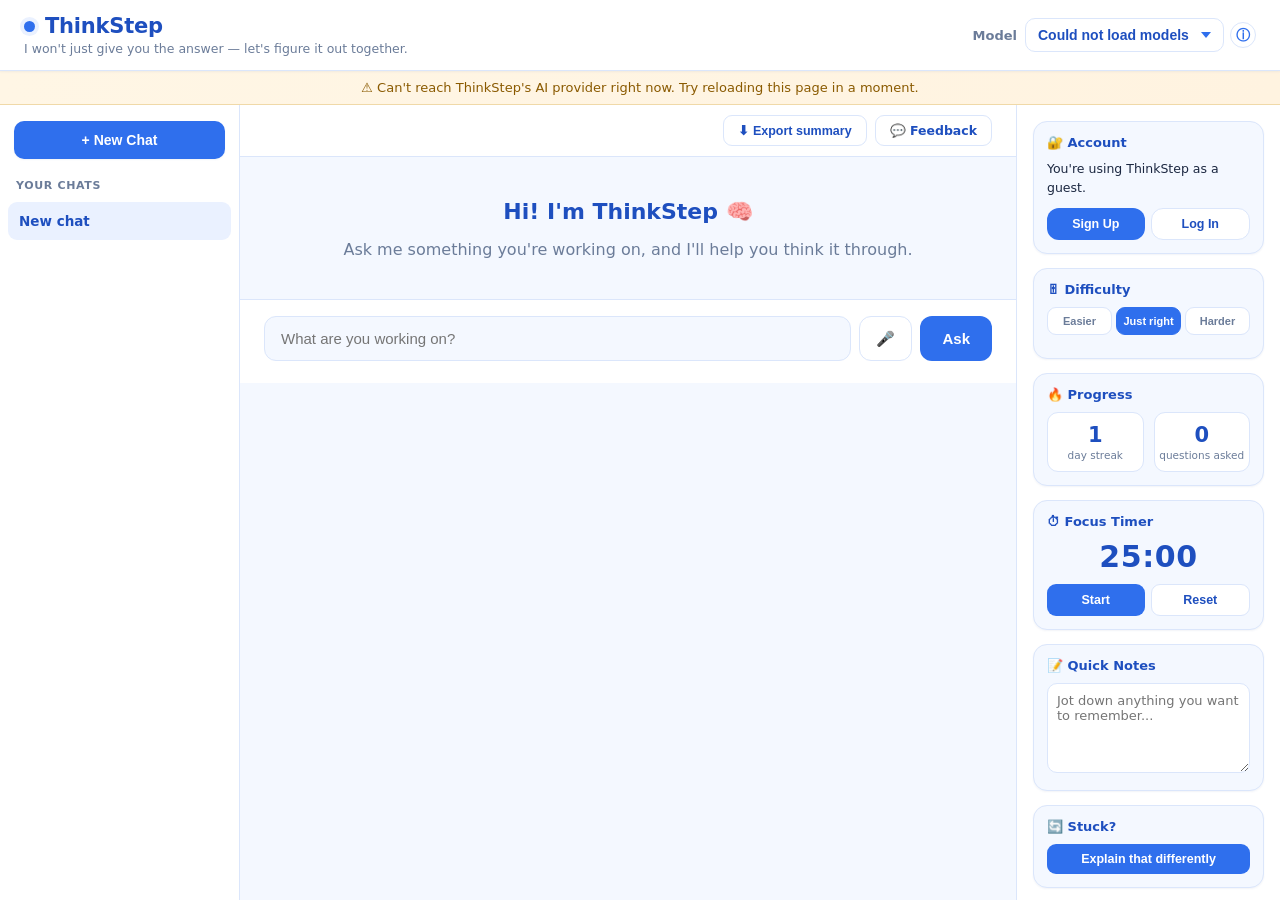
==== index.html @ 07239698 "Add files via upload" ====
<!DOCTYPE html>
<html lang="en">
<head>
<meta charset="UTF-8">
<meta name="viewport" content="width=device-width, initial-scale=1.0, maximum-scale=1, viewport-fit=cover">
<title>ThinkStep — Learn, don't just get answers</title>
<link rel="icon" type="image/svg+xml" href="/static/favicon.svg">
<link rel="icon" type="image/png" href="/static/favicon.png">
<link rel="apple-touch-icon" href="/static/apple-touch-icon.png">
<style>
  :root {
    --bg: #f4f8ff;
    --card: #ffffff;
    --primary: #2f6fed;
    --primary-dark: #1e4fbf;
    --primary-light: #eaf1ff;
    --accent: #7fb2ff;
    --text: #1b2740;
    --muted: #6b7c99;
    --border: #dbe6fb;
    --bubble-user: #2f6fed;
    --bubble-user-text: #ffffff;
    --bubble-ai: #eef4ff;
    --radius: 16px;
    --shadow-sm: 0 1px 2px rgba(30, 60, 130, 0.06);
    --shadow-md: 0 4px 16px rgba(30, 60, 130, 0.08);
    --ease: cubic-bezier(.4,0,.2,1);
  }
  * { box-sizing: border-box; }
  html { scrollbar-width: thin; scrollbar-color: var(--accent) transparent; }
  ::-webkit-scrollbar { width: 8px; height: 8px; }
  ::-webkit-scrollbar-track { background: transparent; }
  ::-webkit-scrollbar-thumb { background: #c3d7fb; border-radius: 8px; }
  ::-webkit-scrollbar-thumb:hover { background: var(--accent); }

  body {
    margin: 0;
    font-family: 'Segoe UI', system-ui, sans-serif;
    background: var(--bg);
    color: var(--text);
    height: 100vh;
    overflow: hidden;
    -webkit-font-smoothing: antialiased;
  }
  .app {
    display: grid;
    grid-template-columns: 240px 1fr 264px;
    grid-template-rows: auto auto 1fr;
    height: 100vh;
  }
  header {
    grid-column: 1 / 4;
    padding: 14px 24px;
    display: flex;
    align-items: center;
    justify-content: space-between;
    border-bottom: 1px solid var(--border);
    background: var(--card);
    box-shadow: var(--shadow-sm);
    position: relative;
    z-index: 2;
  }
  .brand {
    display: flex;
    align-items: center;
    gap: 10px;
    font-weight: 800;
    font-size: 21px;
    color: var(--primary-dark);
    letter-spacing: -0.01em;
  }
  .brand span.dot {
    width: 11px;
    height: 11px;
    border-radius: 50%;
    background: var(--primary);
    display: inline-block;
    box-shadow: 0 0 0 4px var(--primary-light);
  }
  .tagline {
    font-size: 12.5px;
    color: var(--muted);
    margin-top: 3px;
  }
  .model-picker {
    display: flex;
    align-items: center;
    gap: 8px;
  }
  .model-picker label {
    font-size: 13px;
    color: var(--muted);
    font-weight: 600;
  }
  select#model {
    padding: 8px 34px 8px 12px;
    border-radius: 10px;
    border: 1px solid var(--border);
    background: var(--card) url('data:image/svg+xml;utf8,<svg xmlns="http://www.w3.org/2000/svg" width="10" height="6"><path d="M0 0l5 6 5-6z" fill="%232f6fed"/></svg>') no-repeat right 12px center;
    appearance: none;
    -webkit-appearance: none;
    font-size: 14px;
    font-weight: 600;
    color: var(--primary-dark);
    cursor: pointer;
    transition: border-color .15s var(--ease), box-shadow .15s var(--ease);
  }
  select#model:hover { border-color: var(--accent); }
  select#model:focus { outline: none; box-shadow: 0 0 0 3px var(--primary-light); border-color: var(--primary); }

  .model-select-wrap {
    position: relative;
    display: flex;
    align-items: center;
    gap: 6px;
  }
  #modelInfoBtn {
    width: 26px;
    height: 26px;
    padding: 0;
    border-radius: 50%;
    border: 1px solid var(--border);
    background: white;
    color: var(--primary);
    font-size: 14px;
    font-weight: 700;
    line-height: 1;
    cursor: pointer;
    flex-shrink: 0;
    transition: background .12s var(--ease), border-color .12s var(--ease);
  }
  #modelInfoBtn:hover { background: var(--primary-light); border-color: var(--accent); }
  .model-popover {
    display: none;
    position: absolute;
    top: calc(100% + 8px);
    right: 0;
    width: 260px;
    background: white;
    border: 1px solid var(--border);
    border-radius: 12px;
    box-shadow: var(--shadow-md);
    padding: 12px 14px;
    font-size: 12.5px;
    line-height: 1.5;
    color: var(--text);
    z-index: 50;
  }
  .model-popover.open { display: block; animation: msgIn .15s var(--ease); }
  .model-popover .mp-name {
    font-weight: 700;
    color: var(--primary-dark);
    font-size: 13px;
    margin-bottom: 4px;
  }
  .model-popover .mp-usage {
    margin-top: 8px;
    padding-top: 8px;
    border-top: 1px dashed var(--border);
    font-size: 11.5px;
    font-weight: 600;
    color: var(--primary-dark);
  }
  .model-popover .mp-usage.low { color: #b3540c; }

  /* CONNECTION BANNER */
  #connBanner {
    display: none;
    grid-column: 1 / 4;
    background: linear-gradient(90deg, #fff6e5, #fff3e0);
    color: #8a5a00;
    border-bottom: 1px solid #f0d9a8;
    padding: 9px 24px;
    font-size: 13px;
    text-align: center;
  }
  #connBanner.show { display: block; animation: slideDown .2s var(--ease); }
  #connBanner code {
    background: rgba(0,0,0,0.06);
    padding: 1px 6px;
    border-radius: 5px;
  }

  /* SEASONAL BANNER (summer / back-to-school) */
  #seasonalBanner {
    display: none;
    grid-column: 1 / 4;
    align-items: center;
    justify-content: center;
    gap: 10px;
    padding: 10px 24px;
    font-size: 13.5px;
    font-weight: 600;
    text-align: center;
  }
  #seasonalBanner.show { display: flex; animation: slideDown .2s var(--ease); }
  #seasonalBanner.summer {
    background: linear-gradient(90deg, #fff8e1, #fff3d6);
    color: #8a6300;
    border-bottom: 1px solid #f5deA0;
  }
  #seasonalBanner.backtoschool {
    background: linear-gradient(90deg, #eaf1ff, #e3edff);
    color: var(--primary-dark);
    border-bottom: 1px solid var(--border);
  }
  #seasonalBanner .close-banner {
    background: none;
    border: none;
    font-size: 15px;
    cursor: pointer;
    color: inherit;
    opacity: .6;
    padding: 0 2px;
  }
  #seasonalBanner .close-banner:hover { opacity: 1; }
  @keyframes slideDown {
    from { opacity: 0; transform: translateY(-6px); }
    to { opacity: 1; transform: translateY(0); }
  }

  /* LEFT SIDEBAR */
  .sidebar-left {
    border-right: 1px solid var(--border);
    background: var(--card);
    display: flex;
    flex-direction: column;
    overflow-y: auto;
  }
  .sidebar-left .section-title {
    padding: 16px 16px 6px;
    font-size: 11px;
    letter-spacing: .06em;
    text-transform: uppercase;
    color: var(--muted);
    font-weight: 700;
  }
  #newChatBtn {
    margin: 16px 14px 4px;
    padding: 11px;
    background: var(--primary);
    color: white;
    border: none;
    border-radius: 10px;
    font-weight: 700;
    font-size: 14px;
    cursor: pointer;
    box-shadow: var(--shadow-sm);
    transition: background .15s var(--ease), transform .1s var(--ease), box-shadow .15s var(--ease);
  }
  #newChatBtn:hover { background: var(--primary-dark); box-shadow: var(--shadow-md); transform: translateY(-1px); }
  #newChatBtn:active { transform: translateY(0); }
  #chatList {
    list-style: none;
    margin: 0;
    padding: 4px 8px 12px;
    flex: 1;
  }
  #chatList li {
    display: flex;
    align-items: center;
    justify-content: space-between;
    gap: 6px;
    padding: 10px 11px;
    border-radius: 9px;
    cursor: pointer;
    font-size: 13.5px;
    color: var(--text);
    margin-bottom: 2px;
    transition: background .12s var(--ease);
  }
  #chatList li:hover { background: var(--primary-light); }
  #chatList li.active { background: var(--primary-light); font-weight: 700; color: var(--primary-dark); }
  #chatList li .title {
    overflow: hidden;
    text-overflow: ellipsis;
    white-space: nowrap;
    flex: 1;
  }
  #chatList li .del {
    opacity: 0;
    color: var(--muted);
    font-size: 15px;
    padding: 0 4px;
    transition: opacity .12s var(--ease), color .12s var(--ease);
  }
  #chatList li:hover .del { opacity: 1; }
  #chatList li .del:hover { color: #d64545; }
  /* On any touch device (phones AND tablets — not just narrow screens),
     there's no hover, so the delete button would otherwise be invisible
     and untappable. Show it always when the device has no real hover. */
  @media (hover: none) {
    #chatList li .del { opacity: 1; }
  }

  /* MAIN CHAT */
  .chat-area {
    display: flex;
    flex-direction: column;
    height: 100%;
    overflow: hidden;
    background: var(--bg);
  }
  .chat-toolbar {
    display: flex;
    justify-content: flex-end;
    gap: 8px;
    padding: 10px 24px;
    border-bottom: 1px solid var(--border);
    background: var(--card);
  }
  #feedbackLink {
    padding: 7px 14px;
    font-size: 12.5px;
    background: white;
    color: var(--primary-dark);
    border: 1px solid var(--border);
    border-radius: 9px;
    font-weight: 600;
    transition: background .15s var(--ease);
  }
  #feedbackLink:hover { background: var(--primary-light); }
  #exportBtn {
    padding: 7px 14px;
    font-size: 12.5px;
    background: white;
    color: var(--primary-dark);
    border: 1px solid var(--border);
    border-radius: 9px;
    font-weight: 600;
    transition: background .12s var(--ease), border-color .12s var(--ease);
  }
  #exportBtn:hover { background: var(--primary-light); border-color: var(--accent); }

  main {
    overflow-y: auto;
    padding: 24px;
    display: flex;
    flex-direction: column;
    gap: 14px;
  }
  .msg {
    max-width: 75%;
    padding: 12px 16px;
    border-radius: var(--radius);
    line-height: 1.55;
    font-size: 15px;
    white-space: pre-wrap;
    box-shadow: var(--shadow-sm);
    animation: msgIn .18s var(--ease);
  }
  @keyframes msgIn {
    from { opacity: 0; transform: translateY(6px); }
    to { opacity: 1; transform: translateY(0); }
  }
  .msg.user {
    align-self: flex-end;
    background: var(--bubble-user);
    color: var(--bubble-user-text);
    border-bottom-right-radius: 4px;
  }
  .msg.ai {
    align-self: flex-start;
    background: var(--bubble-ai);
    border: 1px solid var(--border);
    border-bottom-left-radius: 4px;
  }
  .msg.ai::before {
    content: "🧠 ThinkStep";
    display: block;
    font-size: 11px;
    font-weight: 700;
    color: var(--primary-dark);
    margin-bottom: 4px;
  }
  .typing-dots {
    display: inline-flex;
    gap: 4px;
    align-items: center;
    padding: 2px 0;
  }
  .typing-dots span {
    width: 7px;
    height: 7px;
    border-radius: 50%;
    background: var(--muted);
    animation: typingBounce 1.1s infinite ease-in-out;
  }
  .typing-dots span:nth-child(2) { animation-delay: .15s; }
  .typing-dots span:nth-child(3) { animation-delay: .3s; }
  @keyframes typingBounce {
    0%, 60%, 100% { transform: translateY(0); opacity: .5; }
    30% { transform: translateY(-4px); opacity: 1; }
  }
  .typing-note {
    display: block;
    font-size: 11px;
    color: var(--muted);
    margin-top: 6px;
  }
  footer {
    padding: 16px 24px 22px;
    background: var(--card);
    border-top: 1px solid var(--border);
  }
  #form {
    display: flex;
    gap: 8px;
  }
  input#prompt {
    flex: 1;
    padding: 13px 16px;
    border-radius: 12px;
    border: 1px solid var(--border);
    font-size: 15px;
    outline: none;
    background: var(--bg);
    transition: border-color .15s var(--ease), background .15s var(--ease), box-shadow .15s var(--ease);
  }
  input#prompt:focus { border-color: var(--primary); background: white; box-shadow: 0 0 0 3px var(--primary-light); }
  button {
    padding: 0 22px;
    border: none;
    border-radius: 12px;
    background: var(--primary);
    color: white;
    font-size: 15px;
    font-weight: 700;
    cursor: pointer;
    transition: background .15s var(--ease), transform .1s var(--ease), box-shadow .15s var(--ease);
    touch-action: manipulation;
    -webkit-tap-highlight-color: transparent;
  }
  button:hover { background: var(--primary-dark); box-shadow: var(--shadow-md); }
  button:active { transform: translateY(1px); }
  button:disabled { background: #b9c8e6; cursor: not-allowed; box-shadow: none; transform: none; }
  .empty-state {
    margin: auto;
    text-align: center;
    color: var(--muted);
    animation: msgIn .25s var(--ease);
  }
  .empty-state h2 { color: var(--primary-dark); margin-bottom: 6px; font-size: 22px; }

  /* MIC BUTTON */
  #micBtn {
    padding: 0 16px;
    background: white;
    color: var(--primary-dark);
    border: 1px solid var(--border);
  }
  #micBtn:hover { background: var(--primary-light); }
  #micBtn.recording {
    background: #d64545;
    color: white;
    border-color: #d64545;
    animation: pulse 1.1s infinite;
  }
  @keyframes pulse {
    0%, 100% { box-shadow: 0 0 0 0 rgba(214,69,69,.4); }
    50% { box-shadow: 0 0 0 6px rgba(214,69,69,0); }
  }
  #micBtn:disabled { opacity: .4; cursor: not-allowed; }

  /* RIGHT SIDEBAR */
  .sidebar-right {
    border-left: 1px solid var(--border);
    background: var(--card);
    overflow-y: auto;
    padding: 16px;
  }
  .tool-card {
    background: var(--bg);
    border: 1px solid var(--border);
    border-radius: 14px;
    padding: 13px;
    margin-bottom: 14px;
    box-shadow: var(--shadow-sm);
    transition: box-shadow .15s var(--ease);
  }
  .tool-card:hover { box-shadow: var(--shadow-md); }
  .tool-card h3 {
    margin: 0 0 10px;
    font-size: 13px;
    color: var(--primary-dark);
    display: flex;
    align-items: center;
    gap: 6px;
  }
  .timer-display {
    font-size: 30px;
    font-weight: 800;
    text-align: center;
    color: var(--primary-dark);
    margin: 4px 0 10px;
    letter-spacing: .02em;
    font-variant-numeric: tabular-nums;
  }
  .timer-controls {
    display: flex;
    gap: 6px;
  }
  .feedback-card { background: linear-gradient(160deg, var(--primary-light), var(--card)); }
  .feedback-card-text {
    font-size: 12px;
    color: var(--muted);
    line-height: 1.5;
    margin: 0 0 10px;
  }
  .feedback-card-btn {
    display: block;
    text-align: center;
    text-decoration: none;
    box-shadow: var(--shadow-sm);
    transition: background .15s var(--ease), transform .1s var(--ease);
  }
  .feedback-card-btn:hover { background: var(--primary-dark); transform: translateY(-1px); }

  .timer-controls button, .tool-card .small-btn {
    flex: 1;
    padding: 8px;
    font-size: 12.5px;
    border-radius: 9px;
    background: var(--primary);
    color: white;
    border: none;
    cursor: pointer;
    font-weight: 600;
  }
  .timer-controls button.secondary {
    background: white;
    color: var(--primary-dark);
    border: 1px solid var(--border);
  }
  textarea#notes {
    width: 100%;
    min-height: 90px;
    border-radius: 10px;
    border: 1px solid var(--border);
    padding: 9px;
    font-size: 13px;
    font-family: inherit;
    resize: vertical;
    background: white;
    transition: border-color .15s var(--ease), box-shadow .15s var(--ease);
  }
  textarea#notes:focus { outline: none; border-color: var(--primary); box-shadow: 0 0 0 3px var(--primary-light); }
  .formula-subject {
    font-size: 12px;
    font-weight: 700;
    color: var(--primary-dark);
    margin: 10px 0 4px;
  }
  .formula-subject:first-child { margin-top: 0; }
  .formula-hint {
    font-size: 11px;
    color: var(--muted);
    margin-bottom: 8px;
    line-height: 1.4;
  }
  .formula-list {
    margin: 0;
    padding-left: 16px;
    font-size: 12.5px;
    color: var(--text);
    line-height: 1.65;
  }
  #explainBtn {
    width: 100%;
  }

  /* DIFFICULTY TOGGLE */
  .difficulty-row {
    display: flex;
    gap: 4px;
    margin-bottom: 10px;
  }
  .difficulty-row button {
    flex: 1;
    padding: 7px 4px;
    font-size: 11px;
    border-radius: 9px;
    background: white;
    color: var(--muted);
    border: 1px solid var(--border);
    cursor: pointer;
    font-weight: 600;
  }
  .difficulty-row button.active {
    background: var(--primary);
    color: white;
    border-color: var(--primary);
  }

  /* ACCOUNT CARD */
  .account-status {
    font-size: 12.5px;
    color: var(--text);
    line-height: 1.5;
    margin-bottom: 10px;
  }
  .account-status strong { color: var(--primary-dark); }
  .account-status .guest-bar {
    height: 6px;
    border-radius: 4px;
    background: var(--border);
    margin-top: 8px;
    overflow: hidden;
  }
  .account-status .guest-bar-fill {
    height: 100%;
    background: var(--primary);
    border-radius: 4px;
    transition: width .2s var(--ease);
  }
  .account-status .guest-bar-fill.low { background: #d64545; }
  .account-buttons {
    display: flex;
    gap: 6px;
  }
  .account-buttons button {
    flex: 1;
    padding: 8px;
    font-size: 12.5px;
  }
  .account-buttons button.secondary {
    background: white;
    color: var(--primary-dark);
    border: 1px solid var(--border);
  }

  /* ACCOUNT MODAL */
  #accountOverlay {
    display: none;
    position: fixed;
    inset: 0;
    background: rgba(20, 30, 60, 0.45);
    z-index: 100;
    align-items: center;
    justify-content: center;
    padding: 16px;
  }
  #accountOverlay.open { display: flex; }
  #forgotPasswordOverlay {
    display: none;
    position: fixed;
    inset: 0;
    background: rgba(20, 30, 60, 0.45);
    z-index: 101;
    align-items: center;
    justify-content: center;
    padding: 16px;
  }
  #forgotPasswordOverlay.open { display: flex; }
  .link-btn {
    background: none;
    border: none;
    color: var(--primary);
    font-weight: 700;
    cursor: pointer;
    padding: 0;
    font-size: 12px;
  }
  .account-modal {
    background: white;
    border-radius: 18px;
    padding: 26px;
    width: 100%;
    max-width: 360px;
    box-shadow: var(--shadow-md);
    animation: msgIn .18s var(--ease);
  }
  .account-modal h2 {
    margin: 0 0 4px;
    font-size: 19px;
    color: var(--primary-dark);
  }
  .account-modal .sub {
    font-size: 12.5px;
    color: var(--muted);
    margin-bottom: 18px;
  }
  .account-modal label {
    display: block;
    font-size: 12px;
    font-weight: 700;
    color: var(--text);
    margin-bottom: 4px;
    margin-top: 12px;
  }
  .account-modal input, .account-modal select {
    width: 100%;
    padding: 10px 12px;
    border-radius: 10px;
    border: 1px solid var(--border);
    font-size: 14px;
    font-family: inherit;
    background: white;
    color: var(--text);
  }
  .account-modal input:focus, .account-modal select:focus { outline: none; border-color: var(--primary); box-shadow: 0 0 0 3px var(--primary-light); }
  .account-modal .remember-row {
    display: flex;
    align-items: center;
    gap: 8px;
    font-size: 13px;
    font-weight: 600;
    color: var(--text);
    margin-top: 14px;
    cursor: pointer;
  }
  .account-modal .remember-row input {
    width: auto;
    margin: 0;
    cursor: pointer;
  }
  .account-modal .field-hint {
    font-size: 11.5px;
    color: var(--muted);
    margin-top: 6px;
    line-height: 1.4;
  }
  #ageFieldWrap { margin-top: 14px; }
  .account-modal .error-msg {
    display: none;
    background: #fff0ef;
    color: #a5321f;
    border: 1px solid #f3c6c1;
    border-radius: 8px;
    padding: 8px 10px;
    font-size: 12.5px;
    margin-top: 14px;
  }
  .account-modal .error-msg.show { display: block; }
  .account-modal .submit-btn {
    width: 100%;
    margin-top: 18px;
    padding: 12px;
  }
  .account-modal .switch-mode {
    text-align: center;
    margin-top: 14px;
    font-size: 12.5px;
    color: var(--muted);
  }
  .account-modal .switch-mode button {
    background: none;
    border: none;
    color: var(--primary);
    font-weight: 700;
    cursor: pointer;
    padding: 0;
    font-size: 12.5px;
  }
  .account-modal .close-btn {
    float: right;
    background: none;
    border: none;
    color: var(--muted);
    font-size: 18px;
    cursor: pointer;
    padding: 0;
    line-height: 1;
  }

  /* STREAK / PROGRESS */
  .streak-stats {
    display: flex;
    gap: 10px;
  }
  .streak-stat {
    flex: 1;
    text-align: center;
    background: white;
    border: 1px solid var(--border);
    border-radius: 11px;
    padding: 10px 4px;
  }
  .streak-stat .num {
    font-size: 21px;
    font-weight: 800;
    color: var(--primary-dark);
  }
  .streak-stat .label {
    font-size: 10.5px;
    color: var(--muted);
    margin-top: 2px;
  }

  /* MOBILE / TABLET NAV TOGGLES (hidden on desktop) */
  .nav-toggle {
    display: none;
    padding: 0 12px;
    background: white;
    color: var(--primary-dark);
    border: 1px solid var(--border);
    font-size: 18px;
    line-height: 1;
    border-radius: 10px;
  }
  .header-left {
    display: flex;
    align-items: center;
    gap: 10px;
    min-width: 0;
  }
  #overlay {
    display: none;
    position: fixed;
    inset: 0;
    background: rgba(20, 30, 60, 0.35);
    z-index: 30;
  }
  #overlay.show { display: block; }

  /* ===== TABLET (<= 1000px): right sidebar becomes a drawer ===== */
  @media (max-width: 1000px) {
    .app {
      grid-template-columns: 240px 1fr;
    }
    .sidebar-right {
      position: fixed;
      top: 0;
      right: 0;
      bottom: 0;
      width: 280px;
      max-width: 85vw;
      z-index: 40;
      transform: translateX(100%);
      transition: transform .22s var(--ease);
      box-shadow: -6px 0 24px rgba(20,30,60,0.15);
    }
    .sidebar-right.open { transform: translateX(0); }
    #toolsToggle { display: inline-flex; align-items: center; justify-content: center; }
  }

  /* ===== MOBILE (<= 680px): both sidebars become drawers, stacked layout ===== */
  @media (max-width: 680px) {
    .app {
      grid-template-columns: 1fr;
    }
    .sidebar-left {
      position: fixed;
      top: 0;
      left: 0;
      bottom: 0;
      width: 260px;
      max-width: 85vw;
      z-index: 40;
      transform: translateX(-100%);
      transition: transform .22s var(--ease);
      box-shadow: 6px 0 24px rgba(20,30,60,0.15);
      padding-top: env(safe-area-inset-top);
      -webkit-overflow-scrolling: touch;
    }
    .sidebar-left.open { transform: translateX(0); }
    #menuToggle { display: inline-flex; align-items: center; justify-content: center; }

    body.drawer-open { overflow: hidden; }

    header {
      padding: 10px 12px;
      padding-top: calc(10px + env(safe-area-inset-top));
      min-height: 52px;
    }
    .header-left { gap: 6px; }
    .brand { font-size: 17px; }
    .brand span.dot { width: 9px; height: 9px; box-shadow: 0 0 0 3px var(--primary-light); }
    .tagline { display: none; }
    .model-picker { gap: 6px; }
    .model-picker label { display: none; }
    select#model { font-size: 13px; padding: 9px 28px 9px 10px; max-width: 34vw; min-height: 40px; }

    .nav-toggle { min-width: 42px; min-height: 42px; font-size: 19px; }

    .chat-toolbar { padding: 8px 14px; }
    #exportBtn { min-height: 38px; }

    main { padding: 14px; gap: 10px; -webkit-overflow-scrolling: touch; }
    .msg { max-width: 90%; font-size: 15px; padding: 11px 14px; }
    .empty-state h2 { font-size: 19px; }
    .empty-state p { font-size: 14px; }

    footer {
      padding: 10px 12px calc(12px + env(safe-area-inset-bottom));
      position: sticky;
      bottom: 0;
    }
    input#prompt { font-size: 16px; padding: 13px 14px; min-height: 46px; } /* 16px avoids iOS zoom */
    button { padding: 0 16px; min-height: 46px; }
    #send { min-width: 64px; }
    #micBtn { padding: 0; min-width: 46px; }

    /* Right sidebar drawer: bigger touch targets everywhere inside */
    .sidebar-right {
      padding-top: calc(16px + env(safe-area-inset-top));
      padding-bottom: calc(16px + env(safe-area-inset-bottom));
      -webkit-overflow-scrolling: touch;
    }
    .tool-card { padding: 14px; }
    .account-modal select, .account-modal input { min-height: 40px; font-size: 15px; }
    .difficulty-row button { min-height: 38px; font-size: 12px; }
    .timer-controls button { min-height: 40px; }
    #chatList li { padding: 12px 12px; font-size: 14.5px; }
    #chatList li .del { opacity: 1; padding: 4px 6px; font-size: 17px; }
    #newChatBtn { min-height: 46px; font-size: 15px; }
  }
</style>
</head>
<body>

<div class="app">
  <header>
    <div class="header-left">
      <button type="button" id="menuToggle" class="nav-toggle" title="Chats">☰</button>
      <div>
        <a href="/" class="brand" style="text-decoration:none;"><span class="dot"></span>ThinkStep</a>
        <div class="tagline">I won't just give you the answer — let's figure it out together.</div>
      </div>
    </div>
    <div class="model-picker">
      <label for="model">Model</label>
      <div class="model-select-wrap">
        <select id="model"></select>
        <button type="button" id="modelInfoBtn" title="What is this model?">ⓘ</button>
        <div id="modelPopover" class="model-popover"></div>
      </div>
      <button type="button" id="toolsToggle" class="nav-toggle" title="Tools">🛠</button>
    </div>
  </header>

  <div id="connBanner">⚠️ Can't reach ThinkStep's AI provider right now. Try reloading this page in a moment.</div>

  <div id="seasonalBanner">
    <span id="seasonalBannerText"></span>
    <button type="button" class="close-banner" id="seasonalBannerClose" title="Dismiss">✕</button>
  </div>

  <div id="overlay"></div>

  <div class="sidebar-left">
    <button id="newChatBtn">+ New Chat</button>
    <div class="section-title">Your Chats</div>
    <ul id="chatList"></ul>
  </div>

  <div class="chat-area">
    <div class="chat-toolbar">
      <button type="button" id="exportBtn">⬇ Export summary</button>
      <a href="/feedback" id="feedbackLink" style="text-decoration:none; display:inline-flex; align-items:center;">💬 Feedback</a>
    </div>
    <main id="chat">
      <div class="empty-state" id="empty">
        <h2>Hi! I'm ThinkStep 🧠</h2>
        <p>Ask me something you're working on, and I'll help you think it through.</p>
      </div>
    </main>
    <footer>
      <form id="form">
        <input id="prompt" type="text" placeholder="What are you working on?" autocomplete="off" />
        <button type="button" id="micBtn" title="Speak your question">🎤</button>
        <button type="submit" id="send">Ask</button>
      </form>
    </footer>
  </div>

  <div class="sidebar-right">
    <div class="tool-card">
      <h3>🔐 Account</h3>
      <div class="account-status" id="accountStatus">Loading…</div>
      <div class="account-buttons" id="accountButtons">
        <button type="button" id="signupBtn">Sign Up</button>
        <button type="button" id="loginBtn" class="secondary">Log In</button>
      </div>
    </div>

    <div class="tool-card">
      <h3>🎚 Difficulty</h3>
      <div class="difficulty-row">
        <button type="button" class="diff-btn" data-val="easier">Easier</button>
        <button type="button" class="diff-btn active" data-val="">Just right</button>
        <button type="button" class="diff-btn" data-val="harder">Harder</button>
      </div>
    </div>

    <div class="tool-card">
      <h3>🔥 Progress</h3>
      <div class="streak-stats">
        <div class="streak-stat"><div class="num" id="streakNum">0</div><div class="label">day streak</div></div>
        <div class="streak-stat"><div class="num" id="problemsNum">0</div><div class="label">questions asked</div></div>
      </div>
    </div>


    <div class="tool-card">
      <h3>⏱ Focus Timer</h3>
      <div class="timer-display" id="timerDisplay">25:00</div>
      <div class="timer-controls">
        <button id="timerStart">Start</button>
        <button id="timerReset" class="secondary">Reset</button>
      </div>
    </div>

    <div class="tool-card">
      <h3>📝 Quick Notes</h3>
      <textarea id="notes" placeholder="Jot down anything you want to remember..."></textarea>
    </div>

    <div class="tool-card">
      <h3>🔄 Stuck?</h3>
      <button id="explainBtn" class="small-btn">Explain that differently</button>
    </div>

    <div class="tool-card">
      <h3>📐 Formula Sheet</h3>
      <div id="formulaSheet"></div>
    </div>

    <div class="tool-card feedback-card">
      <h3>⭐ Enjoying ThinkStep?</h3>
      <p class="feedback-card-text">Tell us what's working or what could be better — we read every review.</p>
      <a href="/feedback" class="small-btn feedback-card-btn">💬 Leave Feedback</a>
    </div>
  </div>
</div>

<div id="accountOverlay">
  <div class="account-modal">
    <button type="button" class="close-btn" id="accountModalClose">✕</button>
    <h2 id="accountModalTitle">Sign Up</h2>
    <div class="sub" id="accountModalSub">Just a name, grade, and password — free, and takes a minute.</div>
    <form id="accountForm">
      <label for="accName">Your name</label>
      <input id="accName" type="text" autocomplete="name" required />
      <div id="gradeFieldWrap">
        <label for="accGrade">Grade</label>
        <select id="accGrade">
          <option value="">Select grade</option>
        </select>
      </div>
      <label for="accPassword">Password</label>
      <input id="accPassword" type="password" autocomplete="new-password" required />
      <div id="forgotPasswordRow" style="display:none; margin: -6px 0 10px;">
        <button type="button" id="forgotPasswordLink" class="link-btn">Forgot password?</button>
      </div>
      <div id="ageFieldWrap">
        <label class="remember-row"><input type="checkbox" id="accIs13" /> I am 13 years old or older</label>
      </div>
      <div id="parentEmailWrap" style="display:none;">
        <label for="accParentEmail">Parent or guardian's email</label>
        <input id="accParentEmail" type="email" autocomplete="off" />
        <div class="field-hint">We'll email them to approve this account before it can be used — that's required by law for kids under 13.</div>
      </div>
      <div id="recoveryEmailWrap" style="display:none;">
        <label for="accRecoveryEmail">Recovery email (optional)</label>
        <input id="accRecoveryEmail" type="email" autocomplete="off" />
        <div class="field-hint">Only used if you ever need to reset a forgotten password. You can skip this, but without it we won't be able to help you get back in.</div>
      </div>
      <label class="remember-row"><input type="checkbox" id="accRemember" checked /> Keep me signed in</label>
      <div class="error-msg" id="accountError"></div>
      <button type="submit" class="submit-btn" id="accountSubmitBtn">Create Account</button>
    </form>
    <div class="switch-mode">
      <span id="switchModePrompt">Already have an account?</span>
      <button type="button" id="switchModeBtn">Log In</button>
    </div>
    <div style="text-align:center; margin-top:14px; font-size:11.5px; color:var(--muted);">
      <a href="/privacy" target="_blank" style="color:inherit; text-decoration:underline;">Privacy Policy</a>
      &middot; <a href="/terms" target="_blank" style="color:inherit; text-decoration:underline;">Terms of Service</a>
    </div>
  </div>
</div>

<div id="forgotPasswordOverlay">
  <div class="account-modal">
    <button type="button" class="close-btn" id="forgotPasswordClose">✕</button>
    <h2>Reset your password</h2>
    <div class="sub">Enter your account name — if it has a recovery email on file, we'll send a reset link to it.</div>
    <form id="forgotPasswordForm">
      <label for="fpName">Your name</label>
      <input id="fpName" type="text" autocomplete="name" required />
      <div class="error-msg" id="forgotPasswordError"></div>
      <div class="field-hint" id="forgotPasswordSuccess" style="display:none;"></div>
      <button type="submit" class="submit-btn" id="forgotPasswordSubmitBtn">Send reset link</button>
    </form>
  </div>
</div>

<script>
const chat = document.getElementById('chat');
const form = document.getElementById('form');
const promptEl = document.getElementById('prompt');
const sendBtn = document.getElementById('send');
const modelEl = document.getElementById('model');
const chatListEl = document.getElementById('chatList');
const newChatBtn = document.getElementById('newChatBtn');
const explainBtn = document.getElementById('explainBtn');

/* ---------- Difficulty toggle (works for guests and accounts alike) ---------- */
const DIFFICULTY_KEY = 'thinkstep_difficulty';
let currentDifficulty = localStorage.getItem(DIFFICULTY_KEY) || '';
const diffButtons = document.querySelectorAll('.diff-btn');
diffButtons.forEach(b => {
  b.classList.toggle('active', b.dataset.val === currentDifficulty);
  b.addEventListener('click', () => {
    currentDifficulty = b.dataset.val;
    diffButtons.forEach(x => x.classList.toggle('active', x === b));
    localStorage.setItem(DIFFICULTY_KEY, currentDifficulty);
  });
});

/* ---------- Grade-based formula sheet ---------- */
const FORMULA_BANDS = [
  { max: 2, label: 'Grades 1–2', subjects: {
    'Math': ['Addition: 3 + 2 = 5', 'Subtraction: 5 − 2 = 3', 'Counting by 2s, 5s, 10s'] } },
  { max: 4, label: 'Grades 3–4', subjects: {
    'Math': ['Multiplication: 4 × 3 = 12', 'Division: 12 ÷ 3 = 4', 'Perimeter = add all sides', 'Area of rectangle = length × width'] } },
  { max: 6, label: 'Grades 5–6', subjects: {
    'Math': ['Area of rectangle = l × w', 'Area of triangle = ½ × base × height', 'Fractions: a/b + c/b = (a+c)/b'],
    'Science': ['Speed = distance ÷ time'] } },
  { max: 8, label: 'Grades 7–8', subjects: {
    'Math': ['Percent = part/whole × 100', 'Pythagorean: a² + b² = c²', 'Area of circle = πr²', 'Slope = (y₂−y₁)/(x₂−x₁)'],
    'Science': ['Density = mass ÷ volume', 'Speed = distance ÷ time'] } },
  { max: 10, label: 'Grades 9–10', subjects: {
    'Math': ['Quadratic formula: x = (−b ± √(b²−4ac)) / 2a', 'Slope-intercept: y = mx + b', 'sin θ = opposite/hypotenuse'],
    'Science': ['F = m × a', 'Speed = distance ÷ time', 'Density = mass ÷ volume'] } },
  { max: 12, label: 'Grades 11–12', subjects: {
    'Math': ['Derivative of xⁿ: n·xⁿ⁻¹', 'Law of Cosines: c² = a² + b² − 2ab·cos(C)', 'log_b(x): b^y = x'],
    'Science': ['F = ma', 'PV = nRT', 'KE = ½mv²'] } },
];

function renderFormulaSheet(gradeStr) {
  const el = document.getElementById('formulaSheet');
  const grade = parseInt(gradeStr, 10);
  if (!grade) {
    el.innerHTML = `<div class="formula-hint">Sign up or log in and pick your grade to see formulas chosen for your level. Here's a general starter set:</div>
      <div class="formula-subject">Math</div>
      <ul class="formula-list">
        <li>Area of circle: πr²</li>
        <li>Pythagorean: a² + b² = c²</li>
      </ul>`;
    return;
  }
  const band = FORMULA_BANDS.find(b => grade <= b.max) || FORMULA_BANDS[FORMULA_BANDS.length - 1];
  let html = `<div class="formula-subject">${band.label}</div>`;
  for (const subject in band.subjects) {
    html += `<div class="formula-subject">${subject}</div><ul class="formula-list">`;
    band.subjects[subject].forEach(f => { html += `<li>${f}</li>`; });
    html += `</ul>`;
  }
  el.innerHTML = html;
}
renderFormulaSheet('');

/* ---------- Model selector ---------- */
const MODEL_INFO = {
  'openai/gpt-oss-20b': "⚡ A quick, snappy helper — great for most everyday questions, and usually answers almost instantly.",
  'openai/gpt-oss-120b': "🌟 The smartest helper here! Thinks extra carefully through trickier problems — a great pick when something needs more reasoning.",
};
const modelInfoBtn = document.getElementById('modelInfoBtn');
const modelPopover = document.getElementById('modelPopover');

const DAILY_LIMITED_MODEL = 'openai/gpt-oss-120b';

async function renderModelInfo() {
  const name = modelEl.value;
  const desc = MODEL_INFO[name] || "No description available for this model yet.";
  let extra = '';

  if (name === DAILY_LIMITED_MODEL) {
    extra = `<div class="mp-usage">Checking today's usage…</div>`;
    modelPopover.innerHTML = `<div class="mp-name">${escapeHtml(name)}</div><div>${escapeHtml(desc)}</div>${extra}`;
    try {
      const res = await fetch('/api/usage', { cache: 'no-store' });
      const u = await res.json();
      if (modelEl.value !== DAILY_LIMITED_MODEL) return; // user switched away while fetching
      const usageEl = modelPopover.querySelector('.mp-usage');
      if (usageEl) {
        if (u.requiresAccount) {
          usageEl.innerHTML = `🔐 This model needs a free account. <button type="button" class="mp-signup-link">Sign up</button>`;
          usageEl.classList.add('low');
          const btn = usageEl.querySelector('.mp-signup-link');
          if (btn) {
            btn.style.cssText = 'background:none;border:none;color:var(--primary);font-weight:700;text-decoration:underline;cursor:pointer;padding:0;font-size:inherit;';
            btn.addEventListener('click', () => { modelPopover.classList.remove('open'); openAccountModal('signup'); });
          }
        } else {
          usageEl.textContent = `🌟 ${u.remaining} of ${u.limit} questions left today (resets at midnight)`;
          usageEl.classList.toggle('low', u.remaining <= 3);
        }
      }
    } catch {
      const usageEl = modelPopover.querySelector('.mp-usage');
      if (usageEl) usageEl.textContent = "Couldn't check today's usage.";
    }
  } else {
    modelPopover.innerHTML = `<div class="mp-name">${escapeHtml(name)}</div><div>${escapeHtml(desc)}</div>`;
  }
  modelEl.title = desc;
}

async function loadModels() {
  try {
    const res = await fetch('/api/models');
    const models = await res.json();
    modelEl.innerHTML = models.map(m => `<option value="${m}">${m}</option>`).join('');
  } catch (e) {
    modelEl.innerHTML = '<option>Could not load models</option>';
  }
  renderModelInfo();
}

/* ---------- Account system ---------- */
let currentUser = null; // { name, grade } or null if guest

const accountStatusEl = document.getElementById('accountStatus');
const accountButtonsEl = document.getElementById('accountButtons');
const signupBtn = document.getElementById('signupBtn');
const loginBtn = document.getElementById('loginBtn');
const accountOverlay = document.getElementById('accountOverlay');
const accountModalClose = document.getElementById('accountModalClose');
const accountModalTitle = document.getElementById('accountModalTitle');
const accountModalSub = document.getElementById('accountModalSub');
const accountForm = document.getElementById('accountForm');
const accName = document.getElementById('accName');
const gradeFieldWrap = document.getElementById('gradeFieldWrap');
const accGrade = document.getElementById('accGrade');
const accPassword = document.getElementById('accPassword');
const ageFieldWrap = document.getElementById('ageFieldWrap');
const accIs13 = document.getElementById('accIs13');
const parentEmailWrap = document.getElementById('parentEmailWrap');
const accParentEmail = document.getElementById('accParentEmail');
const recoveryEmailWrap = document.getElementById('recoveryEmailWrap');
const accRecoveryEmail = document.getElementById('accRecoveryEmail');
const accRemember = document.getElementById('accRemember');
const accountError = document.getElementById('accountError');
const accountSubmitBtn = document.getElementById('accountSubmitBtn');
const switchModePrompt = document.getElementById('switchModePrompt');
const switchModeBtn = document.getElementById('switchModeBtn');
const forgotPasswordRow = document.getElementById('forgotPasswordRow');
const forgotPasswordLink = document.getElementById('forgotPasswordLink');
const forgotPasswordOverlay = document.getElementById('forgotPasswordOverlay');
const forgotPasswordClose = document.getElementById('forgotPasswordClose');
const forgotPasswordForm = document.getElementById('forgotPasswordForm');
const fpName = document.getElementById('fpName');
const forgotPasswordError = document.getElementById('forgotPasswordError');
const forgotPasswordSuccess = document.getElementById('forgotPasswordSuccess');
const forgotPasswordSubmitBtn = document.getElementById('forgotPasswordSubmitBtn');

// Grade dropdown 1-12 for the account modal
for (let g = 1; g <= 12; g++) {
  const opt = document.createElement('option');
  opt.value = g;
  opt.textContent = 'Grade ' + g;
  accGrade.appendChild(opt);
}

// Grades 1-6 are essentially always under 13 in a normal school system —
// don't let the "I am 13+" checkbox be checked for those grades. This
// matches a server-side check too (the server never trusts the checkbox
// alone), but doing it here means the form doesn't even offer the option
// that would just get rejected anyway.
const GRADES_ALWAYS_UNDER_13 = ['1', '2', '3', '4', '5', '6'];
const is13Label = accIs13.closest('label');
const is13Hint = document.createElement('div');
is13Hint.className = 'field-hint';
is13Hint.style.display = 'none';
is13Hint.textContent = "Students in this grade are almost always under 13, so we'll ask for a parent's email instead.";
ageFieldWrap.appendChild(is13Hint);

function syncAgeGateToGrade() {
  const forcedUnder13 = GRADES_ALWAYS_UNDER_13.includes(accGrade.value);
  if (forcedUnder13) {
    accIs13.checked = false;
    accIs13.disabled = true;
    is13Hint.style.display = 'block';
  } else {
    accIs13.disabled = false;
    is13Hint.style.display = 'none';
  }
  parentEmailWrap.style.display = accIs13.checked ? 'none' : 'block';
  accParentEmail.required = !accIs13.checked;
  recoveryEmailWrap.style.display = accIs13.checked ? 'block' : 'none';
}

accGrade.addEventListener('change', syncAgeGateToGrade);
accIs13.addEventListener('change', () => {
  const under13 = !accIs13.checked;
  parentEmailWrap.style.display = under13 ? 'block' : 'none';
  accParentEmail.required = under13;
  recoveryEmailWrap.style.display = under13 ? 'none' : 'block';
});

let accountModalMode = 'signup'; // 'signup' | 'login'

function openAccountModal(mode) {
  accountModalMode = mode;
  accountError.classList.remove('show');
  accountForm.reset();
  accRemember.checked = true;
  parentEmailWrap.style.display = 'none';
  accParentEmail.required = false;
  recoveryEmailWrap.style.display = 'none';
  accIs13.disabled = false;
  is13Hint.style.display = 'none';
  if (mode === 'signup') {
    accountModalTitle.textContent = 'Sign Up';
    accountModalSub.textContent = 'Just a name, grade, and password — free, and takes a minute.';
    gradeFieldWrap.style.display = 'block';
    accGrade.required = true;
    ageFieldWrap.style.display = 'block';
    accIs13.required = false; // it's a checkbox, not literally required — we branch on it instead
    accountSubmitBtn.textContent = 'Create Account';
    switchModePrompt.textContent = 'Already have an account?';
    switchModeBtn.textContent = 'Log In';
    forgotPasswordRow.style.display = 'none';
  } else {
    accountModalTitle.textContent = 'Log In';
    accountModalSub.textContent = 'Welcome back!';
    gradeFieldWrap.style.display = 'none';
    accGrade.required = false;
    ageFieldWrap.style.display = 'none';
    accountSubmitBtn.textContent = 'Log In';
    switchModePrompt.textContent = "Don't have an account yet?";
    switchModeBtn.textContent = 'Sign Up';
    forgotPasswordRow.style.display = 'block';
  }
  accountOverlay.classList.add('open');
  setTimeout(() => accName.focus(), 50);
}
function closeAccountModal() {
  accountOverlay.classList.remove('open');
}

signupBtn.addEventListener('click', () => openAccountModal('signup'));
loginBtn.addEventListener('click', () => openAccountModal('login'));
accountModalClose.addEventListener('click', closeAccountModal);
accountOverlay.addEventListener('click', (e) => { if (e.target === accountOverlay) closeAccountModal(); });
switchModeBtn.addEventListener('click', () => openAccountModal(accountModalMode === 'signup' ? 'login' : 'signup'));
window.addEventListener('keydown', (e) => { if (e.key === 'Escape') closeAccountModal(); });

accountForm.addEventListener('submit', async (e) => {
  e.preventDefault();
  accountError.classList.remove('show');
  accountSubmitBtn.disabled = true;

  const endpoint = accountModalMode === 'signup' ? '/api/signup' : '/api/login';
  const body = accountModalMode === 'signup'
    ? {
        name: accName.value.trim(),
        grade: accGrade.value,
        password: accPassword.value,
        remember: accRemember.checked,
        is13OrOlder: accIs13.checked,
        parentEmail: accParentEmail.value.trim(),
        recoveryEmail: accRecoveryEmail.value.trim(),
      }
    : { name: accName.value.trim(), password: accPassword.value, remember: accRemember.checked };

  try {
    const res = await fetch(endpoint, {
      method: 'POST',
      headers: { 'Content-Type': 'application/json' },
      body: JSON.stringify(body)
    });
    const result = await res.json();
    if (!res.ok) {
      accountError.textContent = result.error || 'Something went wrong — try again.';
      accountError.classList.add('show');
      return;
    }
    if (result.pendingConsent) {
      // Under 13 — the account was created but stays locked until a
      // parent clicks the consent link we emailed them.
      closeAccountModal();
      const msg = result.emailed
        ? `We've sent an email to ${result.parentEmail} asking a parent or guardian to approve ${result.name}'s account. Once they click the link, ${result.name} can log in!`
        : `${result.name}'s account was created, but we couldn't send the approval email to ${result.parentEmail} right now. Ask a grown-up to check the app's setup, or try signing up again later.`;
      alert(msg);
      return;
    }
    currentUser = { name: result.name, grade: result.grade || '' };
    closeAccountModal();
    renderAccountStatus();
    renderFormulaSheet(currentUser.grade);
    renderModelInfo(); // in case the smartest model is selected, refresh its "needs account" state
  } catch (err) {
    accountError.textContent = "Couldn't reach the server — is it running?";
    accountError.classList.add('show');
  } finally {
    accountSubmitBtn.disabled = false;
  }
});

async function logoutUser() {
  try {
    await fetch('/api/logout', { method: 'POST' });
  } catch {}
  currentUser = null;
  renderAccountStatus();
  renderFormulaSheet('');
  renderModelInfo();
}

/* ---------- Forgot password ---------- */
function openForgotPasswordModal() {
  closeAccountModal();
  forgotPasswordError.classList.remove('show');
  forgotPasswordSuccess.style.display = 'none';
  forgotPasswordForm.reset();
  forgotPasswordForm.style.display = 'block';
  forgotPasswordOverlay.classList.add('open');
  setTimeout(() => fpName.focus(), 50);
}
function closeForgotPasswordModal() {
  forgotPasswordOverlay.classList.remove('open');
}
forgotPasswordLink.addEventListener('click', openForgotPasswordModal);
forgotPasswordClose.addEventListener('click', closeForgotPasswordModal);
forgotPasswordOverlay.addEventListener('click', (e) => { if (e.target === forgotPasswordOverlay) closeForgotPasswordModal(); });
window.addEventListener('keydown', (e) => { if (e.key === 'Escape' && forgotPasswordOverlay.classList.contains('open')) closeForgotPasswordModal(); });

forgotPasswordForm.addEventListener('submit', async (e) => {
  e.preventDefault();
  forgotPasswordError.classList.remove('show');
  forgotPasswordSubmitBtn.disabled = true;
  try {
    const res = await fetch('/api/forgot-password', {
      method: 'POST',
      headers: { 'Content-Type': 'application/json' },
      body: JSON.stringify({ name: fpName.value.trim() }),
    });
    const result = await res.json();
    forgotPasswordSuccess.textContent = result.message || "If that account exists and has a recovery email on file, we've sent a reset link to it.";
    forgotPasswordSuccess.style.display = 'block';
    forgotPasswordForm.querySelector('#fpName').style.display = 'none';
    forgotPasswordSubmitBtn.style.display = 'none';
  } catch (err) {
    forgotPasswordError.textContent = "Couldn't reach the server — is it running?";
    forgotPasswordError.classList.add('show');
  } finally {
    forgotPasswordSubmitBtn.disabled = false;
  }
});

/* ---------- Delete account ---------- */
async function deleteAccountFlow() {
  const sure = confirm(`Delete ${currentUser ? currentUser.name : 'this'}'s ThinkStep account? This can't be undone — chat progress and account info will be permanently removed.`);
  if (!sure) return;
  const password = prompt('Please re-enter your password to confirm:');
  if (password === null) return;
  try {
    const res = await fetch('/api/delete-account', {
      method: 'POST',
      headers: { 'Content-Type': 'application/json' },
      body: JSON.stringify({ password }),
    });
    const result = await res.json();
    if (!res.ok) {
      alert(result.error || 'Something went wrong deleting the account.');
      return;
    }
    currentUser = null;
    renderAccountStatus();
    renderFormulaSheet('');
    renderModelInfo();
    alert('Account deleted.');
  } catch (err) {
    alert("Couldn't reach the server — is it running?");
  }
}

function renderAccountStatus() {
  if (currentUser) {
    accountStatusEl.innerHTML = `Signed in as <strong>${escapeHtml(currentUser.name)}</strong><br><span style="color:var(--muted); font-size:11px;">Grade ${escapeHtml(currentUser.grade || '—')}</span>`;
    if (!document.getElementById('logoutBtn')) {
      accountButtonsEl.innerHTML = `
        <button type="button" id="logoutBtn" class="secondary">Log Out</button>
        <button type="button" id="deleteAccountBtn" class="link-btn" style="margin-top:8px;">Delete my account</button>
      `;
      document.getElementById('logoutBtn').addEventListener('click', logoutUser);
      document.getElementById('deleteAccountBtn').addEventListener('click', deleteAccountFlow);
    }
  } else {
    if (!document.getElementById('signupBtn')) {
      accountButtonsEl.innerHTML = `
        <button type="button" id="signupBtn">Sign Up</button>
        <button type="button" id="loginBtn" class="secondary">Log In</button>
      `;
      document.getElementById('signupBtn').addEventListener('click', () => openAccountModal('signup'));
      document.getElementById('loginBtn').addEventListener('click', () => openAccountModal('login'));
    }
    refreshGuestStatus();
  }
}

async function refreshGuestStatus() {
  try {
    const res = await fetch('/api/guest-status', { cache: 'no-store' });
    const g = await res.json();
    if (currentUser) return; // logged in meanwhile
    const pct = Math.max(0, Math.min(100, (g.remaining / g.limit) * 100));
    accountStatusEl.innerHTML = `
      You're using ThinkStep as a guest.<br>
      <strong>${g.remaining} of ${g.limit}</strong> free questions left.
      <div class="guest-bar"><div class="guest-bar-fill ${g.remaining <= 5 ? 'low' : ''}" style="width:${pct}%"></div></div>
    `;
  } catch {
    accountStatusEl.textContent = "You're using ThinkStep as a guest.";
  }
}

async function initAccount() {
  try {
    const res = await fetch('/api/me', { cache: 'no-store' });
    const m = await res.json();
    if (m.loggedIn) {
      currentUser = { name: m.name, grade: m.grade || '' };
    }
  } catch {}
  renderAccountStatus();
  renderFormulaSheet(currentUser ? currentUser.grade : '');
}

modelEl.addEventListener('change', () => {
  renderModelInfo();
  modelPopover.classList.add('open');
});
modelInfoBtn.addEventListener('click', (e) => {
  e.stopPropagation();
  modelPopover.classList.toggle('open');
});
document.addEventListener('click', (e) => {
  if (!modelPopover.contains(e.target) && e.target !== modelInfoBtn) {
    modelPopover.classList.remove('open');
  }
});
window.addEventListener('keydown', (e) => {
  if (e.key === 'Escape') modelPopover.classList.remove('open');
});

/* ---------- Chat session storage ---------- */
const STORAGE_KEY = 'thinkstep_chats';
const ACTIVE_KEY = 'thinkstep_active';

function loadChats() {
  try {
    return JSON.parse(localStorage.getItem(STORAGE_KEY)) || [];
  } catch { return []; }
}
function saveChats(chats) {
  localStorage.setItem(STORAGE_KEY, JSON.stringify(chats));
}
function newChatObj() {
  return { id: 'c' + Date.now(), title: 'New chat', messages: [] };
}

let chats = loadChats();
let activeId = localStorage.getItem(ACTIVE_KEY);

if (chats.length === 0) {
  const c = newChatObj();
  chats.push(c);
  activeId = c.id;
  saveChats(chats);
  localStorage.setItem(ACTIVE_KEY, activeId);
}
if (!chats.find(c => c.id === activeId)) {
  activeId = chats[0].id;
  localStorage.setItem(ACTIVE_KEY, activeId);
}

function getActive() {
  return chats.find(c => c.id === activeId);
}

function renderChatList() {
  chatListEl.innerHTML = '';
  chats.slice().reverse().forEach(c => {
    const li = document.createElement('li');
    li.className = c.id === activeId ? 'active' : '';
    li.innerHTML = `<span class="title">${escapeHtml(c.title)}</span><span class="del" title="Delete">✕</span>`;
    li.querySelector('.title').addEventListener('click', () => {
      activeId = c.id;
      localStorage.setItem(ACTIVE_KEY, activeId);
      renderChatList();
      renderMessages();
      if (typeof closeDrawers === 'function') closeDrawers();
    });
    li.querySelector('.del').addEventListener('click', (e) => {
      e.stopPropagation();
      chats = chats.filter(x => x.id !== c.id);
      if (chats.length === 0) {
        const nc = newChatObj();
        chats.push(nc);
      }
      if (activeId === c.id) activeId = chats[chats.length - 1].id;
      saveChats(chats);
      localStorage.setItem(ACTIVE_KEY, activeId);
      renderChatList();
      renderMessages();
    });
    chatListEl.appendChild(li);
  });
}

function escapeHtml(s) {
  const d = document.createElement('div');
  d.textContent = s;
  return d.innerHTML;
}

function renderMessages() {
  const active = getActive();
  chat.innerHTML = '';
  if (!active.messages.length) {
    chat.innerHTML = `<div class="empty-state"><h2>Hi! I'm ThinkStep 🧠</h2><p>Ask me something you're working on, and I'll help you think it through.</p></div>`;
    return;
  }
  active.messages.forEach(m => addMessage(m.role === 'user' ? 'user' : 'ai', m.content));
}

function addMessage(role, text) {
  const empty = document.getElementById('empty');
  if (empty) empty.remove();
  const div = document.createElement('div');
  div.className = 'msg ' + (role === 'user' ? 'user' : 'ai');
  div.textContent = text;
  chat.appendChild(div);
  chat.scrollTop = chat.scrollHeight;
  return div;
}

newChatBtn.addEventListener('click', () => {
  const c = newChatObj();
  chats.push(c);
  activeId = c.id;
  saveChats(chats);
  localStorage.setItem(ACTIVE_KEY, activeId);
  renderChatList();
  renderMessages();
  if (typeof closeDrawers === 'function') closeDrawers();
});

/* ---------- Progress / streak tracking ---------- */
// Use the student's LOCAL calendar day (not UTC) so the streak only ever
// changes once per real day for them, no matter how many times they open
// or reload the page that same day.
function localDateStr(d) {
  const y = d.getFullYear();
  const m = String(d.getMonth() + 1).padStart(2, '0');
  const day = String(d.getDate()).padStart(2, '0');
  return `${y}-${m}-${day}`;
}
function daysBetween(dateStrA, dateStrB) {
  const [ay, am, ad] = dateStrA.split('-').map(Number);
  const [by, bm, bd] = dateStrB.split('-').map(Number);
  const a = new Date(ay, am - 1, ad);
  const b = new Date(by, bm - 1, bd);
  return Math.round((b - a) / 86400000);
}
function updateStreak() {
  const today = localDateStr(new Date());
  const lastDate = localStorage.getItem('thinkstep_last_date');
  let streak = parseInt(localStorage.getItem('thinkstep_streak') || '0', 10);

  if (lastDate !== today) {
    if (lastDate) {
      const diffDays = daysBetween(lastDate, today);
      streak = diffDays === 1 ? streak + 1 : 1; // consecutive day = +1, gap = reset to 1
    } else {
      streak = 1; // very first visit ever
    }
    localStorage.setItem('thinkstep_last_date', today);
    localStorage.setItem('thinkstep_streak', streak);
  }
  // Note: if lastDate === today, we don't touch the streak at all —
  // reloading or revisiting later the same day never changes it.
  document.getElementById('streakNum').textContent = streak;
}
function bumpProblemsCount() {
  const n = parseInt(localStorage.getItem('thinkstep_problems') || '0', 10) + 1;
  localStorage.setItem('thinkstep_problems', n);
  document.getElementById('problemsNum').textContent = n;
}
function renderProgress() {
  updateStreak();
  document.getElementById('problemsNum').textContent = localStorage.getItem('thinkstep_problems') || '0';
}

/* ---------- Export summary ---------- */
document.getElementById('exportBtn').addEventListener('click', () => {
  const active = getActive();
  let text = `ThinkStep Chat Summary\n`;
  text += `========================\n`;
  if (currentUser && currentUser.name) text += `Student: ${currentUser.name}\n`;
  if (currentUser && currentUser.grade) text += `Grade: ${currentUser.grade}\n`;
  text += `Chat title: ${active.title}\n`;
  text += `Date: ${new Date().toLocaleString()}\n\n`;

  text += `Full conversation:\n------------------\n`;
  active.messages.forEach(m => {
    text += `${m.role === 'user' ? 'Student' : 'ThinkStep'}: ${m.content}\n\n`;
  });

  const blob = new Blob([text], { type: 'text/plain' });
  const url = URL.createObjectURL(blob);
  const a = document.createElement('a');
  a.href = url;
  a.download = `thinkstep-${active.title.replace(/[^a-z0-9]/gi, '_').slice(0, 30)}.txt`;
  a.click();
  URL.revokeObjectURL(url);
});

/* ---------- Voice input ---------- */
const micBtn = document.getElementById('micBtn');
const originalPlaceholder = promptEl.placeholder;
const SpeechRecognitionAPI = window.SpeechRecognition || window.webkitSpeechRecognition;

// The browser only allows microphone access on a "secure context": pages
// served over https://, OR pages opened as http://localhost. If you're on
// your phone/tablet using your PC's IP address (like http://192.168.x.x:5000)
// that counts as insecure, and the browser will silently refuse — so we
// detect that case and explain it instead of leaving a dead button.
const isSecureContext = window.isSecureContext ||
  location.hostname === 'localhost' ||
  location.hostname === '127.0.0.1';

function setMicState(state, message) {
  // state: 'idle' | 'listening' | 'error'
  micBtn.classList.toggle('recording', state === 'listening');
  if (state === 'listening') {
    promptEl.placeholder = '🎤 Listening… speak now';
  } else if (state === 'error') {
    promptEl.placeholder = message || 'Voice input had a problem — try again';
    setTimeout(() => { promptEl.placeholder = originalPlaceholder; }, 2500);
  } else {
    promptEl.placeholder = originalPlaceholder;
  }
}

if (!SpeechRecognitionAPI) {
  micBtn.disabled = true;
  micBtn.title = 'Voice input isn\'t supported in this browser — try Chrome or Edge.';
} else if (!isSecureContext) {
  micBtn.disabled = true;
  micBtn.title = 'Voice input only works on https:// or on localhost. Open ThinkStep at http://localhost:5000 on this computer to use the mic.';
} else {
  const recognition = new SpeechRecognitionAPI();
  recognition.lang = 'en-US';
  recognition.continuous = false;
  recognition.interimResults = true;
  recognition.maxAlternatives = 1;
  let listening = false;
  let baseText = '';

  micBtn.addEventListener('click', () => {
    if (listening) {
      recognition.stop();
      return;
    }
    baseText = promptEl.value ? promptEl.value.trim() + ' ' : '';
    try {
      recognition.start();
    } catch (err) {
      // start() throws if it's already running from a prior click that
      // hadn't fully stopped yet — just ignore, it'll settle itself.
    }
  });

  recognition.addEventListener('start', () => {
    listening = true;
    setMicState('listening');
  });

  recognition.addEventListener('result', (e) => {
    let transcript = '';
    for (let i = 0; i < e.results.length; i++) {
      transcript += e.results[i][0].transcript;
    }
    promptEl.value = baseText + transcript;
  });

  recognition.addEventListener('end', () => {
    listening = false;
    setMicState('idle');
    promptEl.focus();
  });

  recognition.addEventListener('error', (e) => {
    listening = false;
    const messages = {
      'not-allowed': "Mic access was blocked — allow microphone permission for this site and try again.",
      'service-not-allowed': "Mic access was blocked — allow microphone permission for this site and try again.",
      'no-speech': "Didn't catch that — try speaking again.",
      'audio-capture': "No microphone found on this device.",
      'network': "Voice input needs an internet connection to work.",
      'aborted': null, // user tapped stop; not an error worth showing
    };
    const msg = messages[e.error] !== undefined ? messages[e.error] : "Voice input had a problem — try again.";
    setMicState(msg ? 'error' : 'idle', msg);
  });
}

/* ---------- AI provider connection check ---------- */
async function checkConnection() {
  const banner = document.getElementById('connBanner');
  try {
    const res = await fetch('/api/health');
    if (res.ok) {
      banner.classList.remove('show');
    } else {
      banner.classList.add('show');
    }
  } catch {
    banner.classList.add('show');
  }
}

async function sendMessage(text) {
  const active = getActive();
  addMessage('user', text);
  active.messages.push({ role: 'user', content: text });
  if (active.title === 'New chat') {
    active.title = text.slice(0, 30) + (text.length > 30 ? '…' : '');
  }
  saveChats(chats);
  renderChatList();
  sendBtn.disabled = true;

  const aiDiv = addMessage('ai', '');
  aiDiv.innerHTML = '<span class="typing-dots"><span></span><span></span><span></span></span>';
  chat.scrollTop = chat.scrollHeight;

  // If the model is still loading (common for a big model's first use),
  // there can be a real wait before the first token arrives. Let the
  // student know something's actually happening instead of just staring
  // at bouncing dots with no explanation.
  const slowNoteTimer = setTimeout(() => {
    if (aiDiv.querySelector('.typing-dots')) {
      const note = document.createElement('span');
      note.className = 'typing-note';
      note.textContent = "Still thinking — the model may still be warming up, this can take a minute the first time.";
      aiDiv.appendChild(note);
      chat.scrollTop = chat.scrollHeight;
    }
  }, 12000);

  try {
    const res = await fetch('/api/chat', {
      method: 'POST',
      headers: { 'Content-Type': 'application/json' },
      body: JSON.stringify({ model: modelEl.value, messages: active.messages, profile: { difficulty: currentDifficulty } })
    });

    // ThinkStep's own /api/chat route always returns text/plain, even for
    // its own "blocked" messages (limits reached, etc). If we're behind a
    // tunnel (like the free Cloudflare quick tunnel) and it times out or
    // errors before reaching our server, we get back an HTML error page
    // instead — checking for that here stops us from ever showing raw
    // error-page HTML as if it were the AI's answer.
    const contentType = res.headers.get('content-type') || '';
    if (!res.ok || !contentType.includes('text/plain')) {
      clearTimeout(slowNoteTimer);
      aiDiv.textContent = res.status === 524
        ? "The connection timed out before ThinkStep could answer — this can happen with the biggest model while it's still warming up. Try again in a bit, or pick a different model from the dropdown."
        : `Something went wrong reaching ThinkStep (status ${res.status}). Try again in a moment.`;
      checkConnection();
      return;
    }

    const reader = res.body.getReader();
    const decoder = new TextDecoder();
    let full = '';
    while (true) {
      const { done, value } = await reader.read();
      if (done) break;
      // \x00 bytes are heartbeats the server sends to keep slow tunnel
      // connections alive while a big model is still loading — not real
      // content, so strip them before displaying.
      const clean = decoder.decode(value, { stream: true }).replace(/\x00/g, '');
      if (!clean) continue; // pure heartbeat chunk — keep showing the typing dots
      full += clean;
      clearTimeout(slowNoteTimer);
      aiDiv.textContent = full;
      chat.scrollTop = chat.scrollHeight;
    }
    clearTimeout(slowNoteTimer);
    if (!full) {
      aiDiv.textContent = "Hmm, no response came through — try asking again.";
    } else {
      active.messages.push({ role: 'assistant', content: full });
      saveChats(chats);
      // Only counts as a "question asked" once we actually got a response —
      // a failed/errored request (server down, network hiccup) shouldn't
      // bump the streak stat.
      bumpProblemsCount();
      if (!currentUser) refreshGuestStatus(); // keep the "X free questions left" count live
    }
  } catch (err) {
    clearTimeout(slowNoteTimer);
    aiDiv.textContent = 'Something went wrong reaching ThinkStep. Is the server running?';
    checkConnection();
  } finally {
    sendBtn.disabled = false;
    promptEl.focus();
  }
}

form.addEventListener('submit', async (e) => {
  e.preventDefault();
  const text = promptEl.value.trim();
  if (!text) return;
  promptEl.value = '';
  await sendMessage(text);
});

explainBtn.addEventListener('click', async () => {
  const active = getActive();
  if (!active.messages.length) return;
  await sendMessage("Can you explain that differently, maybe with a simpler example?");
});

/* ---------- Focus timer (persists across refresh) ---------- */
const TIMER_KEY = 'thinkstep_timer';
const DEFAULT_TIMER_SECONDS = 25 * 60;

let timerSeconds = DEFAULT_TIMER_SECONDS;
let timerRunning = false;
let timerInterval = null;
const timerDisplay = document.getElementById('timerDisplay');
const timerStart = document.getElementById('timerStart');
const timerReset = document.getElementById('timerReset');

// We save either a paused "secondsLeft" or, while running, an absolute
// "endsAt" timestamp — that way, even if the page is closed and reopened
// minutes later, the countdown catches up to the real elapsed time instead
// of just resuming from wherever it happened to be at the last save.
function saveTimerState() {
  const state = timerRunning
    ? { running: true, endsAt: Date.now() + timerSeconds * 1000 }
    : { running: false, secondsLeft: timerSeconds };
  // sessionStorage (not localStorage) on purpose: it survives a page
  // refresh in the same tab, but is automatically cleared the moment the
  // tab or browser window is closed — exactly "keep on refresh, reset on close".
  sessionStorage.setItem(TIMER_KEY, JSON.stringify(state));
}

function loadTimerState() {
  try {
    return JSON.parse(sessionStorage.getItem(TIMER_KEY));
  } catch { return null; }
}

function renderTimer() {
  const m = Math.floor(timerSeconds / 60).toString().padStart(2, '0');
  const s = (timerSeconds % 60).toString().padStart(2, '0');
  timerDisplay.textContent = `${m}:${s}`;
}

function startTicking() {
  clearInterval(timerInterval);
  timerInterval = setInterval(() => {
    if (timerSeconds > 0) {
      timerSeconds--;
      renderTimer();
      saveTimerState();
    } else {
      clearInterval(timerInterval);
      timerRunning = false;
      timerStart.textContent = 'Start';
      saveTimerState();
    }
  }, 1000);
}

timerStart.addEventListener('click', () => {
  if (timerRunning) {
    clearInterval(timerInterval);
    timerRunning = false;
    timerStart.textContent = 'Start';
    saveTimerState();
  } else {
    timerRunning = true;
    timerStart.textContent = 'Pause';
    saveTimerState();
    startTicking();
  }
});
timerReset.addEventListener('click', () => {
  clearInterval(timerInterval);
  timerRunning = false;
  timerStart.textContent = 'Start';
  timerSeconds = DEFAULT_TIMER_SECONDS;
  renderTimer();
  saveTimerState();
});

// Restore whatever state we had before the page was reloaded/reopened.
(function restoreTimer() {
  const saved = loadTimerState();
  if (!saved) { renderTimer(); return; }

  if (saved.running && typeof saved.endsAt === 'number') {
    const remaining = Math.max(0, Math.round((saved.endsAt - Date.now()) / 1000));
    timerSeconds = remaining;
    if (remaining > 0) {
      timerRunning = true;
      timerStart.textContent = 'Pause';
      startTicking();
    } else {
      timerRunning = false;
      timerStart.textContent = 'Start';
      saveTimerState();
    }
  } else if (typeof saved.secondsLeft === 'number') {
    timerSeconds = saved.secondsLeft;
  }
  renderTimer();
})();

/* ---------- Notes ---------- */
const notesEl = document.getElementById('notes');
notesEl.value = localStorage.getItem('thinkstep_notes') || '';
notesEl.addEventListener('input', () => {
  localStorage.setItem('thinkstep_notes', notesEl.value);
});

/* ---------- Mobile / tablet nav toggles ---------- */
const menuToggle = document.getElementById('menuToggle');
const toolsToggle = document.getElementById('toolsToggle');
const overlayEl = document.getElementById('overlay');
const sidebarLeftEl = document.querySelector('.sidebar-left');
const sidebarRightEl = document.querySelector('.sidebar-right');

function closeDrawers() {
  sidebarLeftEl.classList.remove('open');
  sidebarRightEl.classList.remove('open');
  overlayEl.classList.remove('show');
  document.body.classList.remove('drawer-open');
}
menuToggle.addEventListener('click', () => {
  const opening = !sidebarLeftEl.classList.contains('open');
  closeDrawers();
  if (opening) {
    sidebarLeftEl.classList.add('open');
    overlayEl.classList.add('show');
    document.body.classList.add('drawer-open');
  }
});
toolsToggle.addEventListener('click', () => {
  const opening = !sidebarRightEl.classList.contains('open');
  closeDrawers();
  if (opening) {
    sidebarRightEl.classList.add('open');
    overlayEl.classList.add('show');
    document.body.classList.add('drawer-open');
  }
});
overlayEl.addEventListener('click', closeDrawers);
window.addEventListener('keydown', (e) => { if (e.key === 'Escape') closeDrawers(); });

/* ---------- Seasonal banner (summer / back-to-school) ---------- */
// Edit these to match your school's actual calendar.
const SUMMER_BANNER_MONTH = 6;         // June: congrats on finishing the school year
const BACK_TO_SCHOOL_BANNER_MONTH = 8; // August: the "back to school" month
const SCHOOL_START_DAY = 25;           // Day of that month school actually starts (1-31)

function checkSeasonalBanner() {
  const banner = document.getElementById('seasonalBanner');
  const textEl = document.getElementById('seasonalBannerText');
  const closeBtn = document.getElementById('seasonalBannerClose');
  const now = new Date();
  const month = now.getMonth() + 1; // JS months are 0-indexed
  const day = now.getDate();
  const todayStr = localDateStr(now);

  let type = null;
  let message = '';
  if (month === SUMMER_BANNER_MONTH) {
    type = 'summer';
    message = "🎉 You made it through another school year — congrats! Enjoy your summer break!";
  } else if (month === BACK_TO_SCHOOL_BANNER_MONTH) {
    if (day < SCHOOL_START_DAY) {
      // Before the actual first day — anticipation, not "welcome back" yet.
      type = 'backtoschool';
      message = "😅 Summer's almost over — school starts soon! Time to get ready for a great year.";
    } else {
      // On and after the first day of school.
      type = 'backtoschool';
      message = "🎒 Welcome back to a new school year! Let's make it a great one.";
    }
  }

  if (!type) {
    banner.classList.remove('show');
    return;
  }

  // Once dismissed, stay hidden for the rest of that same day — but it'll
  // show again on a new day within the same month, so it's not a one-time
  // thing that vanishes forever after the first visit.
  const dismissKey = 'thinkstep_seasonal_dismissed_' + todayStr;
  if (localStorage.getItem(dismissKey)) {
    banner.classList.remove('show');
    return;
  }

  banner.className = type;
  textEl.textContent = message;
  banner.classList.add('show');

  closeBtn.onclick = () => {
    banner.classList.remove('show');
    localStorage.setItem(dismissKey, '1');
  };
}

/* ---------- Presence heartbeat (lets the private admin view show a live
   "who's online" count — this just pings the server periodically while
   the tab is open, no personal info beyond what's already tied to the
   account/guest session) ---------- */
function sendHeartbeat() {
  fetch('/api/heartbeat', { method: 'POST' }).catch(() => {});
}

/* ---------- Init ---------- */
loadModels();
renderChatList();
renderMessages();
renderTimer();
renderProgress();
checkConnection();
checkSeasonalBanner();
initAccount();
sendHeartbeat();
setInterval(checkConnection, 30000);
setInterval(sendHeartbeat, 25000);
</script>

</body>
</html>
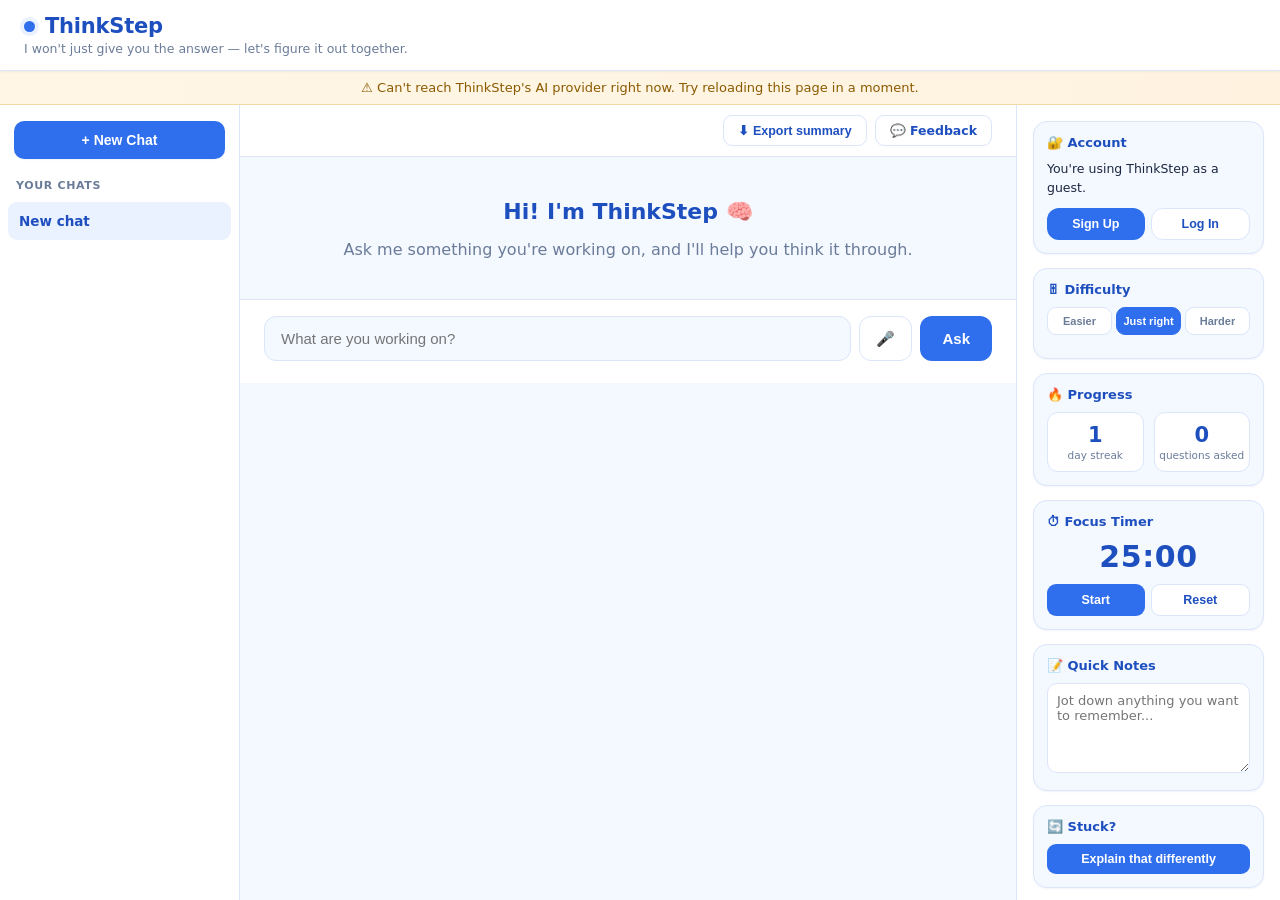
==== commit f8726b2e: "Add files via upload" ====
--- a/index.html
+++ b/index.html
@@ -87,81 +87,6 @@
     align-items: center;
     gap: 8px;
   }
-  .model-picker label {
-    font-size: 13px;
-    color: var(--muted);
-    font-weight: 600;
-  }
-  select#model {
-    padding: 8px 34px 8px 12px;
-    border-radius: 10px;
-    border: 1px solid var(--border);
-    background: var(--card) url('data:image/svg+xml;utf8,<svg xmlns="http://www.w3.org/2000/svg" width="10" height="6"><path d="M0 0l5 6 5-6z" fill="%232f6fed"/></svg>') no-repeat right 12px center;
-    appearance: none;
-    -webkit-appearance: none;
-    font-size: 14px;
-    font-weight: 600;
-    color: var(--primary-dark);
-    cursor: pointer;
-    transition: border-color .15s var(--ease), box-shadow .15s var(--ease);
-  }
-  select#model:hover { border-color: var(--accent); }
-  select#model:focus { outline: none; box-shadow: 0 0 0 3px var(--primary-light); border-color: var(--primary); }
-
-  .model-select-wrap {
-    position: relative;
-    display: flex;
-    align-items: center;
-    gap: 6px;
-  }
-  #modelInfoBtn {
-    width: 26px;
-    height: 26px;
-    padding: 0;
-    border-radius: 50%;
-    border: 1px solid var(--border);
-    background: white;
-    color: var(--primary);
-    font-size: 14px;
-    font-weight: 700;
-    line-height: 1;
-    cursor: pointer;
-    flex-shrink: 0;
-    transition: background .12s var(--ease), border-color .12s var(--ease);
-  }
-  #modelInfoBtn:hover { background: var(--primary-light); border-color: var(--accent); }
-  .model-popover {
-    display: none;
-    position: absolute;
-    top: calc(100% + 8px);
-    right: 0;
-    width: 260px;
-    background: white;
-    border: 1px solid var(--border);
-    border-radius: 12px;
-    box-shadow: var(--shadow-md);
-    padding: 12px 14px;
-    font-size: 12.5px;
-    line-height: 1.5;
-    color: var(--text);
-    z-index: 50;
-  }
-  .model-popover.open { display: block; animation: msgIn .15s var(--ease); }
-  .model-popover .mp-name {
-    font-weight: 700;
-    color: var(--primary-dark);
-    font-size: 13px;
-    margin-bottom: 4px;
-  }
-  .model-popover .mp-usage {
-    margin-top: 8px;
-    padding-top: 8px;
-    border-top: 1px dashed var(--border);
-    font-size: 11.5px;
-    font-weight: 600;
-    color: var(--primary-dark);
-  }
-  .model-popover .mp-usage.low { color: #b3540c; }
 
   /* CONNECTION BANNER */
   #connBanner {
@@ -868,8 +793,6 @@
     .brand span.dot { width: 9px; height: 9px; box-shadow: 0 0 0 3px var(--primary-light); }
     .tagline { display: none; }
     .model-picker { gap: 6px; }
-    .model-picker label { display: none; }
-    select#model { font-size: 13px; padding: 9px 28px 9px 10px; max-width: 34vw; min-height: 40px; }
 
     .nav-toggle { min-width: 42px; min-height: 42px; font-size: 19px; }
 
@@ -919,12 +842,6 @@
       </div>
     </div>
     <div class="model-picker">
-      <label for="model">Model</label>
-      <div class="model-select-wrap">
-        <select id="model"></select>
-        <button type="button" id="modelInfoBtn" title="What is this model?">ⓘ</button>
-        <div id="modelPopover" class="model-popover"></div>
-      </div>
       <button type="button" id="toolsToggle" class="nav-toggle" title="Tools">🛠</button>
     </div>
   </header>
@@ -1091,7 +1008,9 @@
 const form = document.getElementById('form');
 const promptEl = document.getElementById('prompt');
 const sendBtn = document.getElementById('send');
-const modelEl = document.getElementById('model');
+// There's one tutor model now (the smartest one), so no picker. The server
+// decides the model anyway; this is only sent for clarity.
+const CHAT_MODEL = 'openai/gpt-oss-120b';
 const chatListEl = document.getElementById('chatList');
 const newChatBtn = document.getElementById('newChatBtn');
 const explainBtn = document.getElementById('explainBtn');
@@ -1151,64 +1070,6 @@
   el.innerHTML = html;
 }
 renderFormulaSheet('');
-
-/* ---------- Model selector ---------- */
-const MODEL_INFO = {
-  'openai/gpt-oss-20b': "⚡ A quick, snappy helper — great for most everyday questions, and usually answers almost instantly.",
-  'openai/gpt-oss-120b': "🌟 The smartest helper here! Thinks extra carefully through trickier problems — a great pick when something needs more reasoning.",
-};
-const modelInfoBtn = document.getElementById('modelInfoBtn');
-const modelPopover = document.getElementById('modelPopover');
-
-const DAILY_LIMITED_MODEL = 'openai/gpt-oss-120b';
-
-async function renderModelInfo() {
-  const name = modelEl.value;
-  const desc = MODEL_INFO[name] || "No description available for this model yet.";
-  let extra = '';
-
-  if (name === DAILY_LIMITED_MODEL) {
-    extra = `<div class="mp-usage">Checking today's usage…</div>`;
-    modelPopover.innerHTML = `<div class="mp-name">${escapeHtml(name)}</div><div>${escapeHtml(desc)}</div>${extra}`;
-    try {
-      const res = await fetch('/api/usage', { cache: 'no-store' });
-      const u = await res.json();
-      if (modelEl.value !== DAILY_LIMITED_MODEL) return; // user switched away while fetching
-      const usageEl = modelPopover.querySelector('.mp-usage');
-      if (usageEl) {
-        if (u.requiresAccount) {
-          usageEl.innerHTML = `🔐 This model needs a free account. <button type="button" class="mp-signup-link">Sign up</button>`;
-          usageEl.classList.add('low');
-          const btn = usageEl.querySelector('.mp-signup-link');
-          if (btn) {
-            btn.style.cssText = 'background:none;border:none;color:var(--primary);font-weight:700;text-decoration:underline;cursor:pointer;padding:0;font-size:inherit;';
-            btn.addEventListener('click', () => { modelPopover.classList.remove('open'); openAccountModal('signup'); });
-          }
-        } else {
-          usageEl.textContent = `🌟 ${u.remaining} of ${u.limit} questions left today (resets at midnight)`;
-          usageEl.classList.toggle('low', u.remaining <= 3);
-        }
-      }
-    } catch {
-      const usageEl = modelPopover.querySelector('.mp-usage');
-      if (usageEl) usageEl.textContent = "Couldn't check today's usage.";
-    }
-  } else {
-    modelPopover.innerHTML = `<div class="mp-name">${escapeHtml(name)}</div><div>${escapeHtml(desc)}</div>`;
-  }
-  modelEl.title = desc;
-}
-
-async function loadModels() {
-  try {
-    const res = await fetch('/api/models');
-    const models = await res.json();
-    modelEl.innerHTML = models.map(m => `<option value="${m}">${m}</option>`).join('');
-  } catch (e) {
-    modelEl.innerHTML = '<option>Could not load models</option>';
-  }
-  renderModelInfo();
-}
 
 /* ---------- Account system ---------- */
 let currentUser = null; // { name, grade } or null if guest
@@ -1383,7 +1244,6 @@
     closeAccountModal();
     renderAccountStatus();
     renderFormulaSheet(currentUser.grade);
-    renderModelInfo(); // in case the smartest model is selected, refresh its "needs account" state
   } catch (err) {
     accountError.textContent = "Couldn't reach the server — is it running?";
     accountError.classList.add('show');
@@ -1399,7 +1259,6 @@
   currentUser = null;
   renderAccountStatus();
   renderFormulaSheet('');
-  renderModelInfo();
 }
 
 /* ---------- Forgot password ---------- */
@@ -1463,7 +1322,6 @@
     currentUser = null;
     renderAccountStatus();
     renderFormulaSheet('');
-    renderModelInfo();
     alert('Account deleted.');
   } catch (err) {
     alert("Couldn't reach the server — is it running?");
@@ -1521,23 +1379,6 @@
   renderAccountStatus();
   renderFormulaSheet(currentUser ? currentUser.grade : '');
 }
-
-modelEl.addEventListener('change', () => {
-  renderModelInfo();
-  modelPopover.classList.add('open');
-});
-modelInfoBtn.addEventListener('click', (e) => {
-  e.stopPropagation();
-  modelPopover.classList.toggle('open');
-});
-document.addEventListener('click', (e) => {
-  if (!modelPopover.contains(e.target) && e.target !== modelInfoBtn) {
-    modelPopover.classList.remove('open');
-  }
-});
-window.addEventListener('keydown', (e) => {
-  if (e.key === 'Escape') modelPopover.classList.remove('open');
-});
 
 /* ---------- Chat session storage ---------- */
 const STORAGE_KEY = 'thinkstep_chats';
@@ -1610,6 +1451,74 @@
   return d.innerHTML;
 }
 
+/* ---------- Math tidy-up ----------
+   The AI is told (in the system prompt) to write math plainly, but models
+   still slip into LaTeX sometimes — "\frac{3}{4}" or "$x^2$". Messages are
+   shown as plain text, so that would appear literally as gibberish to a
+   kid. This converts the common cases into something readable. It's a
+   safety net, not the main fix. */
+const SUPERSCRIPT = {
+  '0':'⁰','1':'¹','2':'²','3':'³','4':'⁴',
+  '5':'⁵','6':'⁶','7':'⁷','8':'⁸','9':'⁹','+':'⁺','-':'⁻','n':'ⁿ'
+};
+const MATH_SYMBOLS = [
+  [/\\times\b/g, '×'], [/\\div\b/g, '÷'], [/\\cdot\b/g, '·'],
+  [/\\pm\b/g, '±'], [/\\leq?\b/g, '≤'], [/\\geq?\b/g, '≥'],
+  [/\\neq?\b/g, '≠'], [/\\approx\b/g, '≈'], [/\\infty\b/g, '∞'],
+  [/\\pi\b/g, 'π'], [/\\theta\b/g, 'θ'], [/\\alpha\b/g, 'α'],
+  [/\\beta\b/g, 'β'], [/\\degree\b/g, '°'], [/\^?\\circ\b/g, '°'],
+  [/\\Rightarrow\b/g, '⇒'], [/\\rightarrow\b/g, '→'], [/\\to\b/g, '→'],
+  [/\\angle\b/g, '∠'], [/\\triangle\b/g, '△'], [/\\%/g, '%'],
+];
+
+function tidyMath(s) {
+  if (!s || !/[\\${}^【]|\*\*/.test(s)) {
+    return s; // fast path — nothing math-y or markdown-y in here
+  }
+  let t = s;
+
+  // web-search citation markers like 【2†L6-L10】 — meaningless to a kid
+  t = t.replace(/【[^】]*】/g, '');
+
+  // Strip math delimiters FIRST, while the LaTeX inside is still
+  // recognisable. $$...$$ is always math; $...$ only counts when it really
+  // looks like math, so money in word problems ("$5 each") is left alone.
+  t = t.replace(/\$\$([\s\S]+?)\$\$/g, '$1');
+  t = t.replace(/\$([^$\n]*[\\^_{}][^$\n]*)\$/g, '$1');
+
+  // \text{...} / \mathrm{...} wrappers — keep just the words inside
+  t = t.replace(/\\(?:text|mathrm|mathbf|mbox|operatorname)\s*\{([^{}]*)\}/g, '$1');
+
+  // \frac{3}{4} -> 3/4  (parenthesise only when the part isn't a simple number)
+  const wrapPart = x => {
+    x = x.trim();
+    return /^[A-Za-z0-9.]+$/.test(x) ? x : '(' + x + ')';
+  };
+  for (let i = 0; i < 3; i++) { // repeat for lightly nested fractions
+    t = t.replace(/\\[dt]?frac\s*\{([^{}]+)\}\s*\{([^{}]+)\}/g,
+                  (m, a, b) => wrapPart(a) + '/' + wrapPart(b));
+  }
+  t = t.replace(/\\sqrt\s*\{([^{}]+)\}/g, (m, a) => 'sqrt(' + a.trim() + ')');
+
+  for (const [re, rep] of MATH_SYMBOLS) t = t.replace(re, rep);
+
+  // \( \) \[ \] delimiters, \left( \right), and spacing commands
+  t = t.replace(/\\left|\\right/g, '');
+  t = t.replace(/\\[()[\]]/g, '');
+  t = t.replace(/\\[,;!:]/g, ' ');
+  t = t.replace(/\\\\/g, '\n');
+
+  // x^2 / x^{2} -> x²  (only when every character has a superscript form)
+  t = t.replace(/\^\{?([0-9+\-n]{1,3})\}?/g, (m, g) =>
+    [...g].every(c => SUPERSCRIPT[c]) ? [...g].map(c => SUPERSCRIPT[c]).join('') : m);
+
+  // leftover markdown emphasis, which would otherwise show as literal *
+  t = t.replace(/\*\*([^*]+)\*\*/g, '$1');
+  t = t.replace(/__([^_]+)__/g, '$1');
+
+  return t;
+}
+
 function renderMessages() {
   const active = getActive();
   chat.innerHTML = '';
@@ -1625,7 +1534,9 @@
   if (empty) empty.remove();
   const div = document.createElement('div');
   div.className = 'msg ' + (role === 'user' ? 'user' : 'ai');
-  div.textContent = text;
+  // Only the AI's replies need math tidying — whatever the student typed
+  // should always be shown back to them exactly as they wrote it.
+  div.textContent = role === 'user' ? text : tidyMath(text);
   chat.appendChild(div);
   chat.scrollTop = chat.scrollHeight;
   return div;
@@ -1832,25 +1743,24 @@
   aiDiv.innerHTML = '<span class="typing-dots"><span></span><span></span><span></span></span>';
   chat.scrollTop = chat.scrollHeight;
 
-  // If the model is still loading (common for a big model's first use),
-  // there can be a real wait before the first token arrives. Let the
-  // student know something's actually happening instead of just staring
-  // at bouncing dots with no explanation.
+  // The tutor thinks privately before it starts writing, and on a tricky
+  // question that can take several seconds. Let the student know it's
+  // working on it instead of leaving them staring at bouncing dots.
   const slowNoteTimer = setTimeout(() => {
     if (aiDiv.querySelector('.typing-dots')) {
       const note = document.createElement('span');
       note.className = 'typing-note';
-      note.textContent = "Still thinking — the model may still be warming up, this can take a minute the first time.";
+      note.textContent = "Thinking it through carefully — almost there…";
       aiDiv.appendChild(note);
       chat.scrollTop = chat.scrollHeight;
     }
-  }, 12000);
+  }, 6000);
 
   try {
     const res = await fetch('/api/chat', {
       method: 'POST',
       headers: { 'Content-Type': 'application/json' },
-      body: JSON.stringify({ model: modelEl.value, messages: active.messages, profile: { difficulty: currentDifficulty } })
+      body: JSON.stringify({ model: CHAT_MODEL, messages: active.messages, profile: { difficulty: currentDifficulty } })
     });
 
     // ThinkStep's own /api/chat route always returns text/plain, even for
@@ -1863,7 +1773,7 @@
     if (!res.ok || !contentType.includes('text/plain')) {
       clearTimeout(slowNoteTimer);
       aiDiv.textContent = res.status === 524
-        ? "The connection timed out before ThinkStep could answer — this can happen with the biggest model while it's still warming up. Try again in a bit, or pick a different model from the dropdown."
+        ? "The connection timed out before ThinkStep could answer. Try again in a bit, or pick the other helper from the dropdown."
         : `Something went wrong reaching ThinkStep (status ${res.status}). Try again in a moment.`;
       checkConnection();
       return;
@@ -1882,7 +1792,7 @@
       if (!clean) continue; // pure heartbeat chunk — keep showing the typing dots
       full += clean;
       clearTimeout(slowNoteTimer);
-      aiDiv.textContent = full;
+      aiDiv.textContent = tidyMath(full);
       chat.scrollTop = chat.scrollHeight;
     }
     clearTimeout(slowNoteTimer);
@@ -2125,7 +2035,6 @@
 }
 
 /* ---------- Init ---------- */
-loadModels();
 renderChatList();
 renderMessages();
 renderTimer();
